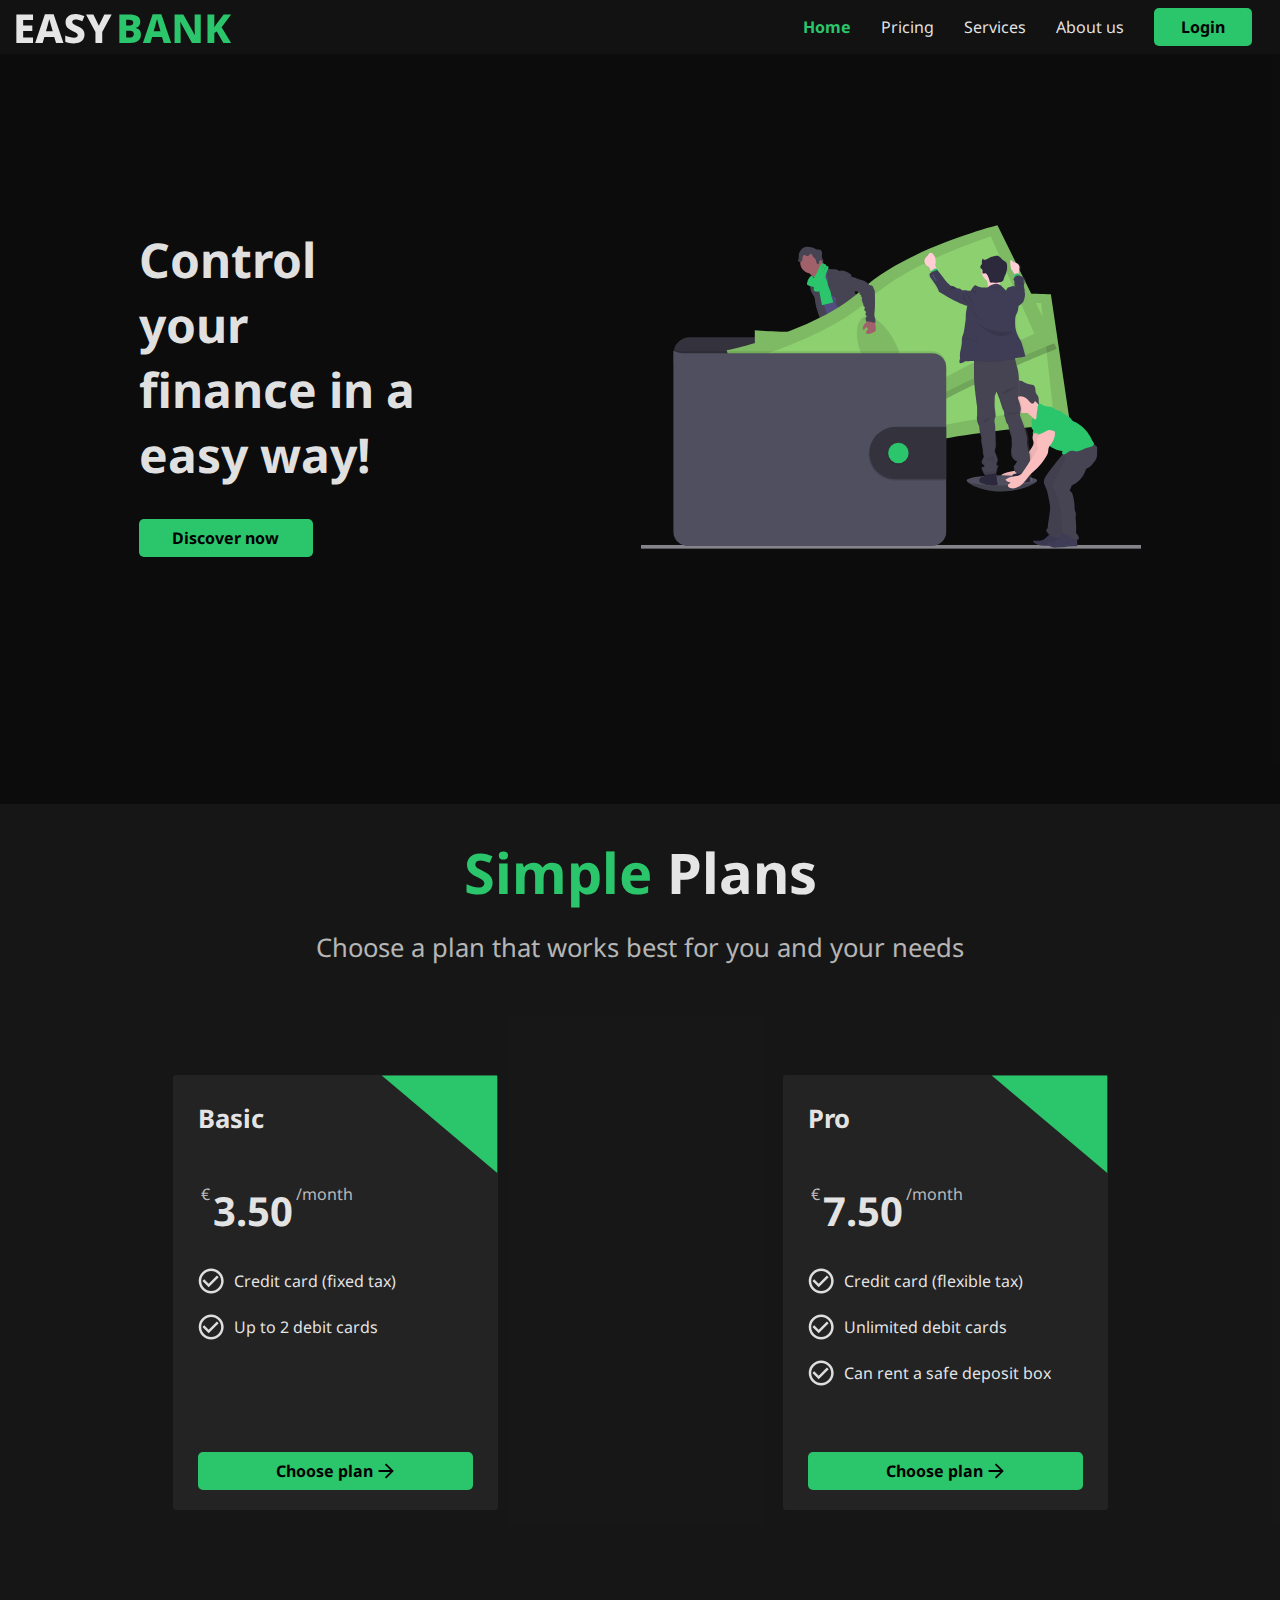
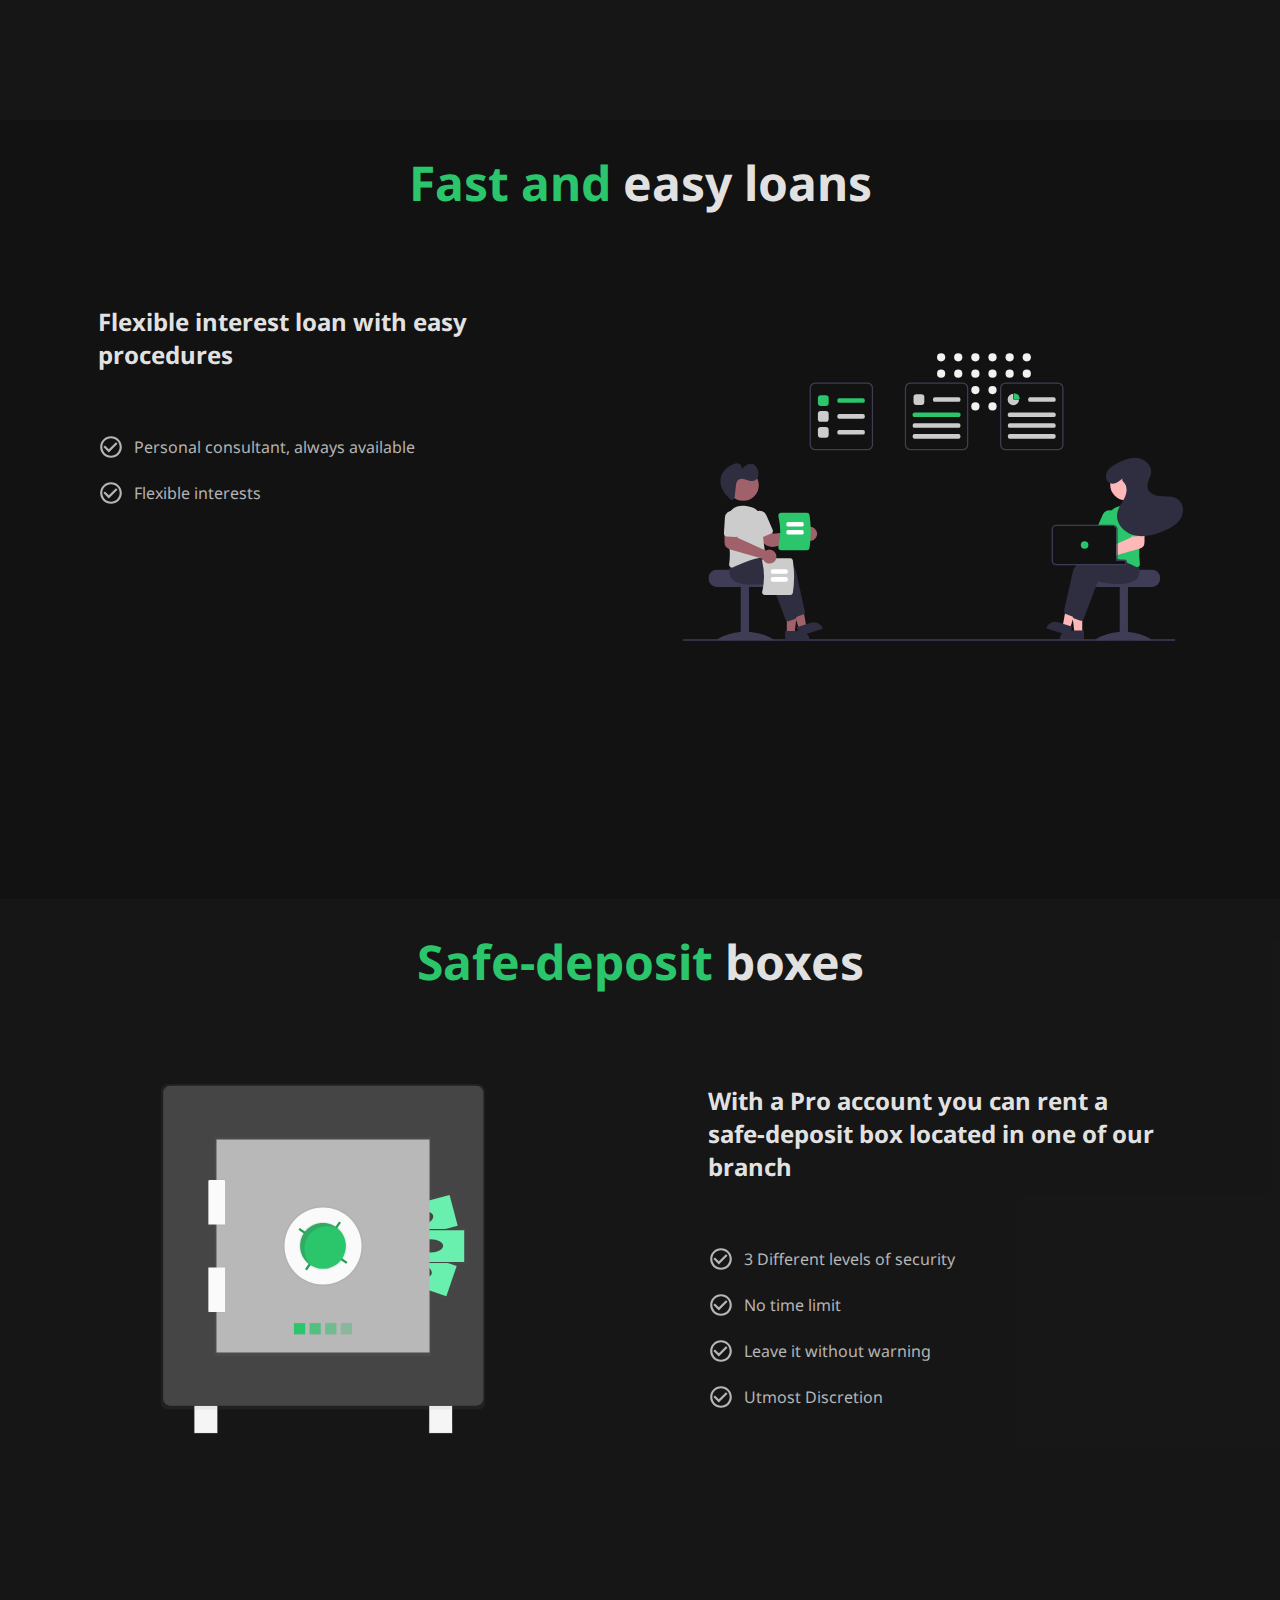
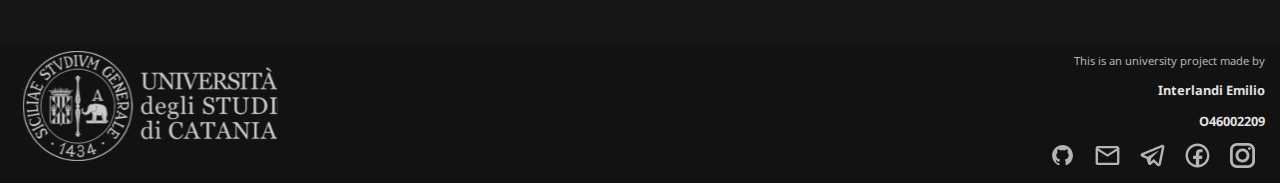
==== index.html @ 1537a137 "First Commit" ====
<html>

<head>
    <title>Easy Bank</title>
    <link rel="stylesheet" href="css/homePage.css">
    <meta name="viewport" content="width=device-width, initial-scale = 1.0, maximum-scale=1.0, user-scalable=no" />
    <link rel="apple-touch-icon" sizes="57x57" href="images/favicon//apple-icon-57x57.png">
    <link rel="apple-touch-icon" sizes="60x60" href="images/favicon//apple-icon-60x60.png">
    <link rel="apple-touch-icon" sizes="72x72" href="images/favicon//apple-icon-72x72.png">
    <link rel="apple-touch-icon" sizes="76x76" href="images/favicon//apple-icon-76x76.png">
    <link rel="apple-touch-icon" sizes="114x114" href="images/favicon//apple-icon-114x114.png">
    <link rel="apple-touch-icon" sizes="120x120" href="images/favicon//apple-icon-120x120.png">
    <link rel="apple-touch-icon" sizes="144x144" href="images/favicon//apple-icon-144x144.png">
    <link rel="apple-touch-icon" sizes="152x152" href="images/favicon//apple-icon-152x152.png">
    <link rel="apple-touch-icon" sizes="180x180" href="images/favicon//apple-icon-180x180.png">
    <link rel="icon" type="image/png" sizes="192x192" href="images/favicon//android-icon-192x192.png">
    <link rel="icon" type="image/png" sizes="32x32" href="images/favicon//favicon-32x32.png">
    <link rel="icon" type="image/png" sizes="96x96" href="images/favicon//favicon-96x96.png">
    <link rel="icon" type="image/png" sizes="16x16" href="images/favicon/favicon-16x16.png">
    <link href="https://fonts.googleapis.com/css2?family=Noto+Sans:wght@400;700&display=swap" rel="stylesheet">
</head>

<body>
    <nav>
        <img id="logo" src="images/logo.svg" alt="Website Logo">
        <img id="mobile-logo" src="images/mobile-logo.svg" alt="Website Logo">
        <div class="navigation">
            <img src="images/icons/menu.svg" alt="Mobile menu icon">
            <a href="#" class="active">Home</a>
            <a href="#">Pricing</a>
            <a href="#">Services</a>
            <a href="#">About us</a>
            <div class="button">Login</div>
        </div>
    </nav>
    <header>
        <div class="overlay"></div>
        <div class="h-container">
            <div>
                <h1>Control your finance in a easy way!</h1>
                <div id="discover" class="button">Discover now</div>
            </div>
            <img class="content-img" src="images/wallet.svg" alt="Wallet">
        </div>
    </header>

    <section class="snd-back">
        <div class="content">
            <div class="plans-main-text"><span class="active">Simple </span><span>Plans</span></div>
            <div class="plans-secondary-text"><span>Choose a plan that works best for you and your needs</span></div>
            <div class="container">
                <div class="plans-card">
                    <div class="card-header">
                        <p>Basic</p> <img src="images/triangle.svg" alt="Triangle">
                    </div>
                    <div class="price"><span class="tiny">€</span><span>3.50</span><span class="tiny">/month</span></div>
                    <ul>
                        <li><img src="images/icons/check.svg" alt="Check">Credit card (fixed tax)</li>
                        <li><img src="images/icons/check.svg" alt="Check">Up to 2 debit cards</li>
                    </ul>
                    <div class="button">Choose plan <img src="images/icons/arrow.svg" alt="Arrow"></div>
                </div>
                <div class="plans-card">
                    <div class="card-header">
                        <p>Pro</p> <img src="images/triangle.svg" alt="Triangle">
                    </div>
                    <div class="price"><span class="tiny">€</span><span>7.50</span><span class="tiny">/month</span></div>
                    <ul>
                        <li><img src="images/icons/check.svg" alt="Check">Credit card (flexible tax)</li>
                        <li><img src="images/icons/check.svg" alt="Check">Unlimited debit cards</li>
                        <li><img src="images/icons/check.svg" alt="Check">Can rent a safe deposit box</li>
                    </ul>
                    <div class="button">Choose plan <img src="images/icons/arrow.svg" alt="Arrow"></div>
                </div>
            </div>
        </div>
    </section>


    <section>
        <div class="content">
            <div class="title-text">
                <span class="active">Fast and</span><span> easy loans</span>
            </div>
            <div class="container">
                <div>
                    <h1>Flexible interest loan with easy procedures</h1>
                    <ul class="content-list">
                        <li><img src="images/icons/check-s.svg" alt="Check">Personal consultant, always available </li>
                        <li><img src="images/icons/check-s.svg" alt="Check">Flexible interests</li>
                    </ul>
                </div>
                <img class="content-img" src="images/undraw_Meeting_re_i53h.svg" alt="Meeting image">
            </div>
        </div>
    </section>
    <section class="snd-back">
        <div class="content">
            <div class="title-text">
                <span class="active">Safe-deposit</span><span> boxes</span>
            </div>
            <div class="container">
                <img id="vault" class="content-img" src="images/undraw_vault_9cmw.svg" alt="Vault image">
                <div>
                    <h1>With a Pro account you can rent a safe-deposit box located in one of our branch</h1>
                    <ul class="content-list">
                        <li><img src="images/icons/check-s.svg" alt="Check">3 Different levels of security</li>
                        <li><img src="images/icons/check-s.svg" alt="Check">No time limit</li>
                        <li><img src="images/icons/check-s.svg" alt="Check">Leave it without warning</li>
                        <li><img src="images/icons/check-s.svg" alt="Check">Utmost Discretion </li>
                    </ul>
                </div>
            </div>
        </div>
    </section>
    <footer>
        <div>
            <a href="https://www.unict.it/"><img src="images/uniLogo.svg" alt="University Logo"></a>
        </div>
        <div class="footer-text">
            <h2>This is an university project made by</h2>
            <h3>Interlandi Emilio</h3>
            <h3>O46002209</h3>
            <div class="footer-icons">
                <a href="https://github.com/Dasdar990"><img src="images/icons/github.svg" alt="Github Icon"></a>
                <a href="mailto:emilio.interlandi@gmail.com"><img src="images/icons/mail.svg" alt="Mail Icon"></a>
                <a href="https://t.me/taf991"><img src="images/icons/telegram.svg" alt="Telegram Icon"></a>
                <a href="https://www.facebook.com/emilio.interlandi"><img src="images/icons/facebook.svg" alt="Facebook Icon"></a>
                <a href="https://www.instagram.com/emilioint/"><img src="images/icons/instagram.svg" alt="Instagram Icon"></a>
            </div>
        </div>
    </footer>

</body>

</html>
---- css/homePage.css ----
/*Text Styles*/


/*@import url('https://fonts.googleapis.com/css2?family=Noto+Sans:ital,wght@0,400;1,700&display=swap');*/

html {
    overflow-x: hidden;
}

body {
    background: #121212;
    font-family: 'Noto Sans', sans-serif;
    font-weight: bold;
    font-size: 16px;
    color: rgba(255, 255, 255, 0.89);
    margin: 0;
    overflow-x: hidden;
}

h2 {
    font-size: 0.7rem;
    color: rgba(255, 255, 255, 0.69);
    font-weight: 400;
}

h3 {
    font-size: 0.8rem;
}

ul {
    list-style: none;
    padding: 0;
}

.container h1 {
    font-size: 1.5em;
    max-width: 450px;
}

a {
    text-decoration: none;
    color: rgba(255, 255, 255, 0.89);
    font-weight: 400;
}


/* NAVBAR*/

nav {
    position: fixed;
    user-select: none;
    -webkit-user-select: none;
    display: flex;
    justify-content: space-between;
    width: 100%;
    background: #121212;
}

.navigation {
    display: flex;
    align-items: center;
    padding-right: 1vw;
}

#logo {
    padding-left: 1vw;
    cursor: pointer;
}

#mobile-logo {
    display: none;
    padding-left: 1vw;
    cursor: pointer;
}

.navigation * {
    margin: 0 15px;
}

.navigation img {
    display: none;
    cursor: pointer;
}


/**/

.button {
    background: #2BC56B;
    border-radius: 5px;
    color: #000000;
    padding: 8px 27px;
    cursor: pointer;
    font-size: 16px;
    text-align: center;
}

.active {
    color: #2BC56B;
    font-weight: 700;
}


/*HEADER*/

header {
    padding-top: 60px;
    display: flex;
    background: url("images/pattern.svg") no-repeat;
    background-size: cover;
    position: relative;
    z-index: -1;
}

.overlay {
    top: 0;
    position: absolute;
    width: 100%;
    height: 100%;
    background: rgba(0, 0, 0, 0.3);
}

.h-container {
    display: flex;
    justify-content: space-around;
    margin: 0 auto;
    width: 100%;
    max-width: 1500px;
    font-size: 1.5em;
    padding: 15vh 30px 25vh 30px;
    z-index: 1;
}

.h-container h1 {
    max-width: 285px;
}

#discover {
    max-width: 120px;
}

.content-img {
    width: 40vw;
    height: 30vw;
    margin-top: auto;
    max-width: 500px;
    max-height: 400px;
    min-width: 400px;
    min-height: 300px;
}

#vault {
    max-width: 400px;
    max-height: 350px;
}


/*SECTIONS*/

section {
    display: flex;
    justify-content: center;
    width: 100%;
    padding-bottom: 20vh;
}

.snd-back {
    background: rgba(255, 255, 255, 0.02);
}

.content {
    display: flex;
    flex-direction: column;
    width: 100%;
    max-width: 1500px;
    padding: 30px;
}

.plans-main-text {
    text-align: center;
    font-size: 3.5em;
}

.plans-secondary-text {
    text-align: center;
    margin: 20px 0;
    font-weight: 400;
    font-size: 1.6em;
    color: rgba(255, 255, 255, 0.69);
}

.container {
    display: flex;
    justify-content: space-around;
    padding-top: 10vh;
}

.container h1 {
    margin: 0;
}


/*PRICING CARDS*/

.plans-card {
    display: flex;
    flex-direction: column;
    justify-content: center;
    width: 100%;
    max-width: 325px;
    height: 435px;
    background: rgba(255, 255, 255, 0.06);
    color: rgba(255, 255, 255, 0.89);
    border-radius: 3px;
}

.plans-card>* {
    margin: 5px 25px;
}

.card-header {
    display: flex;
    justify-content: space-between;
    font-size: 1.6em;
    margin-top: 0;
    margin-right: 0;
}

.price {
    display: flex;
    font-size: 2.5rem;
}

.tiny {
    font-size: 1rem;
    font-weight: 400;
    color: rgba(255, 255, 255, 0.69);
    margin: 0 3px auto 3px;
}

.plans-card>.button {
    margin-top: auto;
    margin-bottom: 20px;
    display: flex;
    justify-content: center;
    align-items: center;
}

.plans-card .button img {
    height: 16px;
    width: 16px;
    margin-left: 5px;
}

.plans-card>ul {
    padding-bottom: 40px;
    font-weight: 400;
}

li {
    display: flex;
    align-items: center;
    margin: 20px 0;
}

li>img {
    width: 26px;
    height: 26px;
    margin-right: 10px;
}

.title-text {
    text-align: center;
    font-size: 3em;
}

.content-list {
    padding-top: 3vh;
    color: rgba(255, 255, 255, 0.69);
    font-weight: 400;
}


/*FOOTER*/

footer {
    display: flex;
    justify-content: space-between;
    align-items: center;
    padding: 0 15px 15px 0;
}

footer img {
    width: 300px;
    height: 110px;
}

.footer-icons {
    display: flex;
    align-items: center;
    justify-content: flex-end;
}

.footer-text {
    text-align: right;
}

.footer-icons>a {
    margin: 0 10px;
}

.footer-icons img {
    width: 25px;
    height: 25px;
}


/*MEDIA QUERIES*/

@media screen and (max-width: 1000px) {
    .navigation a,
    .navigation .button {
        display: none;
    }
    .navigation img {
        display: flex;
        margin: 0;
    }
    body {
        font-size: 14px;
    }
    #vault {
        margin-bottom: auto;
        margin-top: 0;
    }
}

@media screen and (max-width: 770px) {
    body {
        font-size: 16px;
    }
    .h-container {
        padding: 2vh 0px 10vh 0px;
    }
    .h-container,
    .container {
        flex-direction: column;
        align-items: center;
    }
    .h-container>*,
    .container>* {
        margin-top: 15vw;
    }
    .content {
        font-size: 14px
    }
    #discover {
        max-width: 100%;
    }
}

@media screen and (max-width: 600px) {
    footer {
        flex-direction: column;
    }
    .footer-text {
        text-align: left;
        align-self: baseline;
        padding-left: 10px;
    }
    footer>div,
    .footer-icons {
        margin-top: 20px;
    }
    .footer-icons>a:first-child {
        margin-left: 0;
    }
    #logo {
        display: none;
    }
    #mobile-logo {
        display: flex;
        padding-left: 2vw;
    }
    .navigation img {
        padding-right: 2vw;
    }
    .content-img {
        min-width: 330px;
        min-height: 285px;
    }
}

@media screen and (max-width: 350px) {
    .title-text {
        font-size: 2.5rem;
    }
}
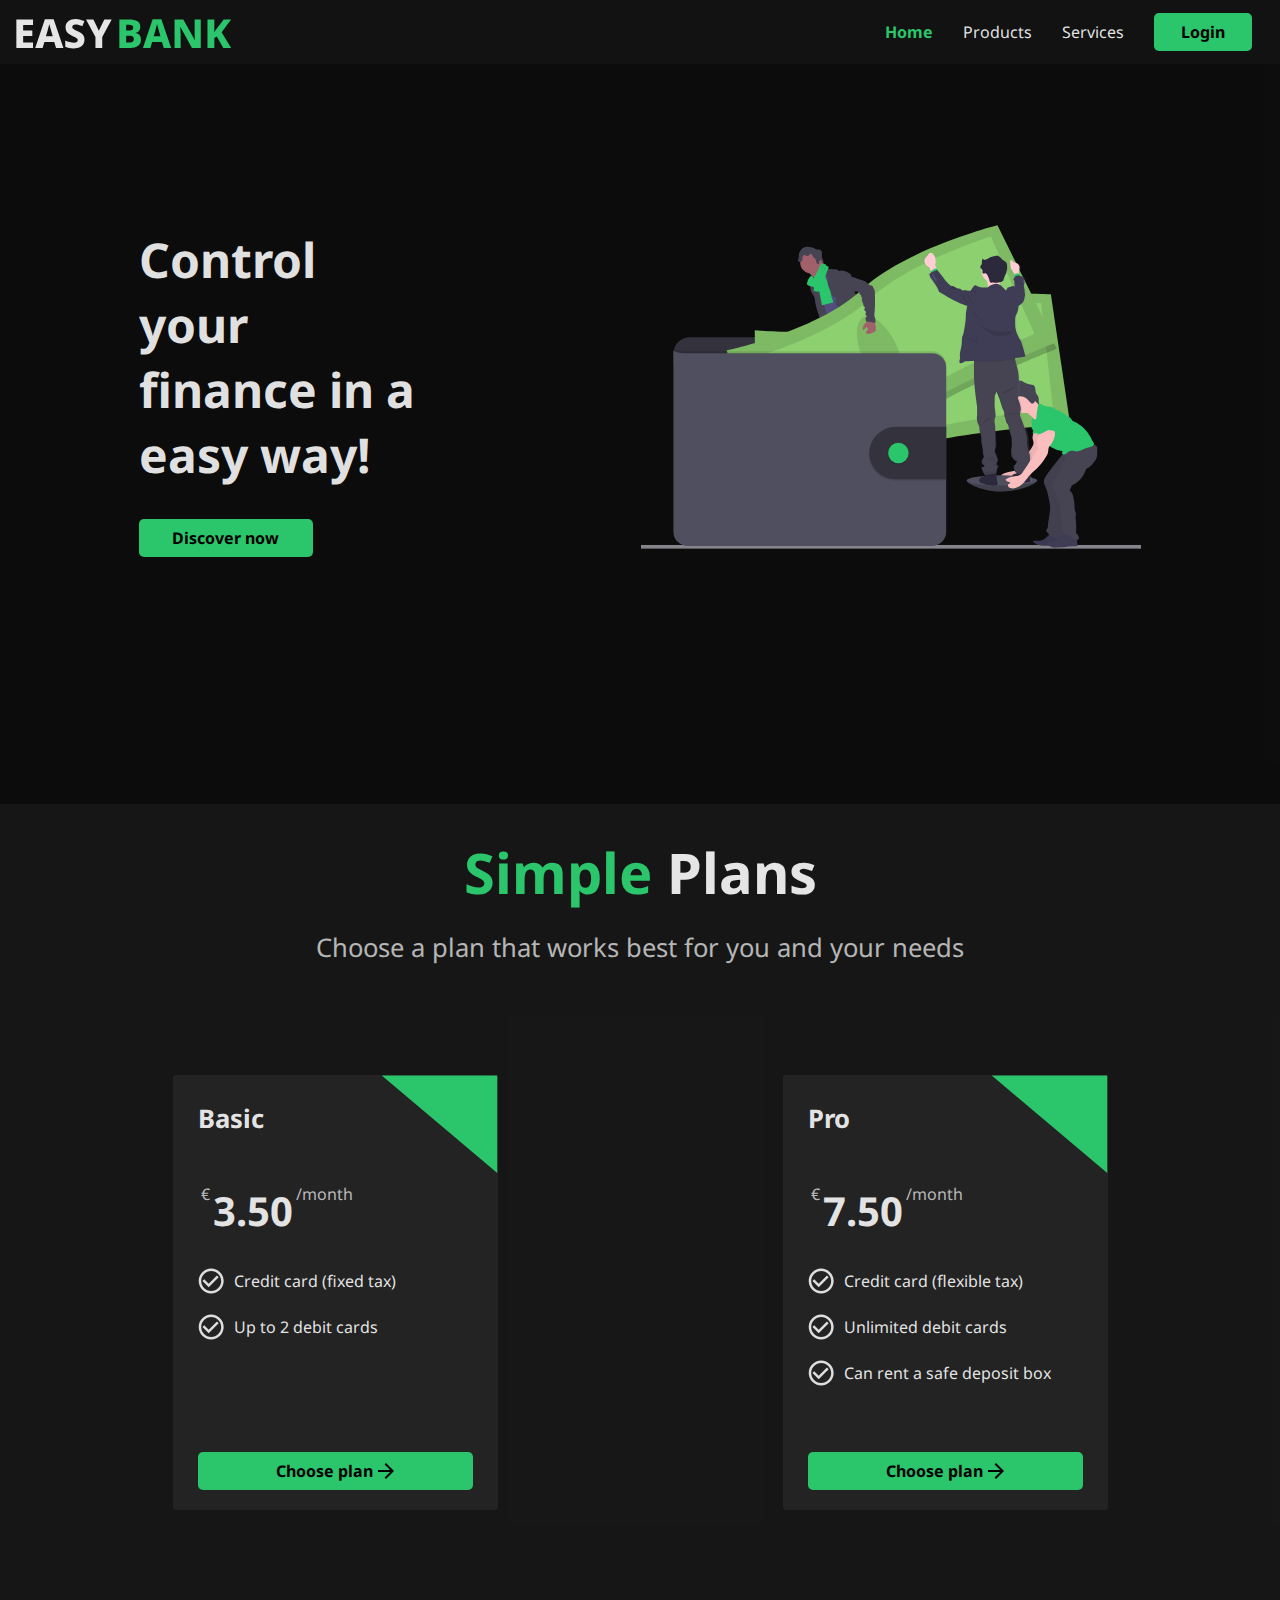
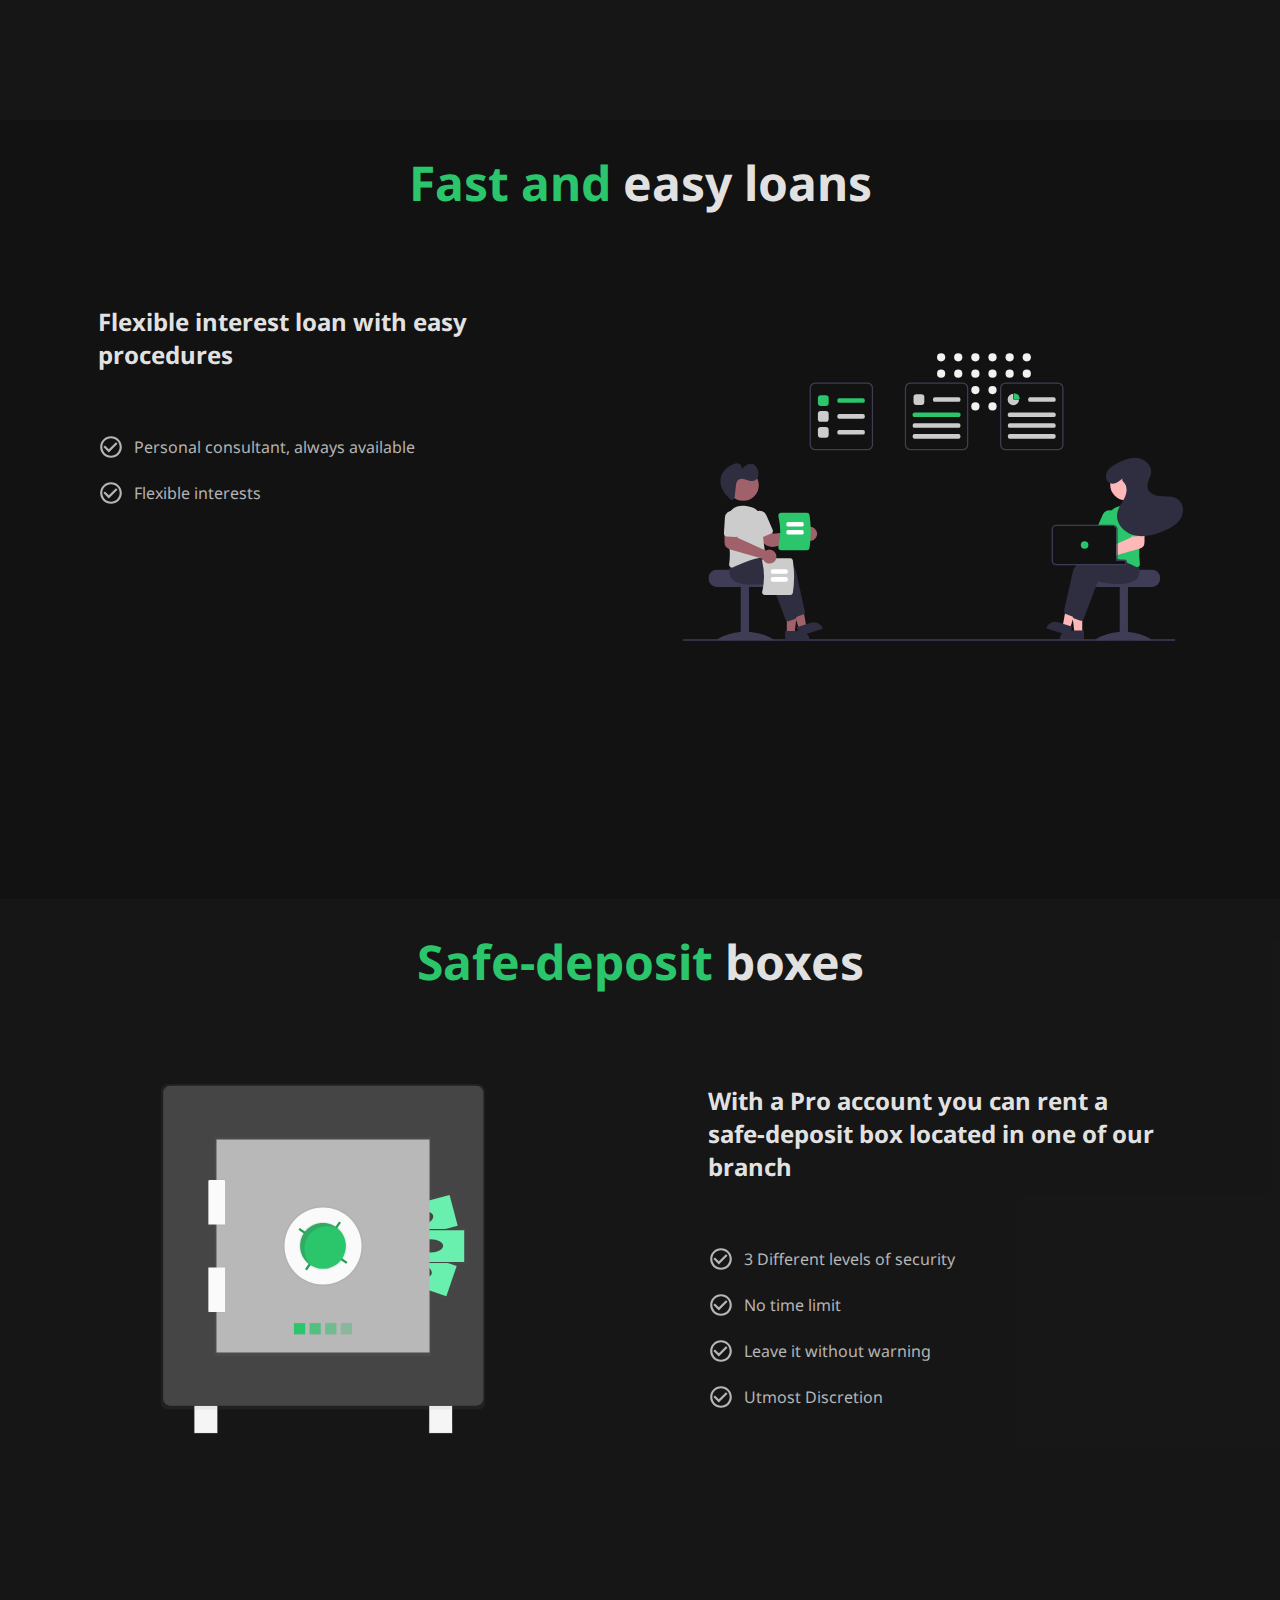
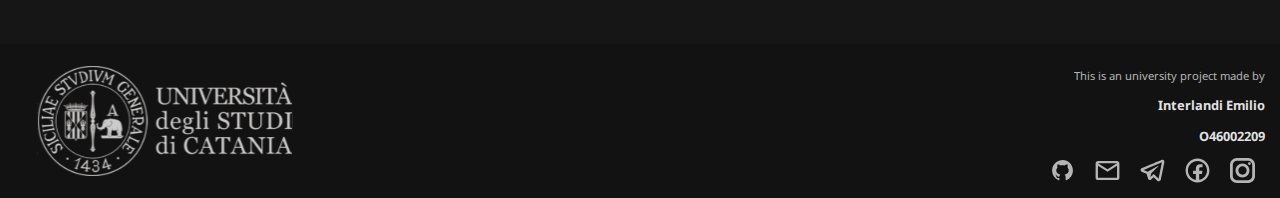
==== commit a606ff76: "Added some features to index" ====
--- a/index.html
+++ b/index.html
@@ -18,6 +18,7 @@
     <link rel="icon" type="image/png" sizes="96x96" href="images/favicon//favicon-96x96.png">
     <link rel="icon" type="image/png" sizes="16x16" href="images/favicon/favicon-16x16.png">
     <link href="https://fonts.googleapis.com/css2?family=Noto+Sans:wght@400;700&display=swap" rel="stylesheet">
+    <script src="js/index.js" defer></script>
 </head>
 
 <body>
@@ -25,15 +26,24 @@
         <img id="logo" src="images/logo.svg" alt="Website Logo">
         <img id="mobile-logo" src="images/mobile-logo.svg" alt="Website Logo">
         <div class="navigation">
-            <img src="images/icons/menu.svg" alt="Mobile menu icon">
-            <a href="#" class="active">Home</a>
-            <a href="#">Pricing</a>
-            <a href="#">Services</a>
-            <a href="#">About us</a>
+            <img id="menu-button" src="images/icons/burger.svg" alt="Mobile menu icon">
+            <a href="#home" data-active='true'>Home</a>
+            <a href="#pricing" data-active='false'>Products</a>
+            <a href="#services" data-active='false'>Services</a>
+
             <div class="button">Login</div>
         </div>
     </nav>
-    <header>
+    <div class="mobile-menu" data-active="false">
+        <div class="mobile-menu-items">
+            <a href="#home" data-active='true'>Home</a>
+            <a href="#pricing" data-active='false'>Products</a>
+            <a href="#services" data-active='false'>Services</a>
+
+        </div>
+        <div class="button">Login</div>
+    </div>
+    <header id="home">
         <div class="overlay"></div>
         <div class="h-container">
             <div>
@@ -44,7 +54,7 @@
         </div>
     </header>
 
-    <section class="snd-back">
+    <section class="snd-back" id="pricing">
         <div class="content">
             <div class="plans-main-text"><span class="active">Simple </span><span>Plans</span></div>
             <div class="plans-secondary-text"><span>Choose a plan that works best for you and your needs</span></div>
@@ -77,7 +87,7 @@
     </section>
 
 
-    <section>
+    <section id="services">
         <div class="content">
             <div class="title-text">
                 <span class="active">Fast and</span><span> easy loans</span>
@@ -113,7 +123,7 @@
             </div>
         </div>
     </section>
-    <footer>
+    <footer id="about">
         <div>
             <a href="https://www.unict.it/"><img src="images/uniLogo.svg" alt="University Logo"></a>
         </div>
--- a/css/homePage.css
+++ b/css/homePage.css
@@ -4,7 +4,15 @@
 /*@import url('https://fonts.googleapis.com/css2?family=Noto+Sans:ital,wght@0,400;1,700&display=swap');*/
 
 html {
-    overflow-x: hidden;
+    scroll-behavior: smooth;
+}
+
+body[data-overflow="hidden"] {
+    overflow-y: hidden;
+}
+
+body[data-overflow="auto"] {
+    overflow-y: auto;
 }
 
 body {
@@ -43,6 +51,11 @@
     font-weight: 400;
 }
 
+.active {
+    color: #2BC56B;
+    font-weight: 700;
+}
+
 
 /* NAVBAR*/
 
@@ -54,6 +67,7 @@
     justify-content: space-between;
     width: 100%;
     background: #121212;
+    padding: 5px 0;
 }
 
 .navigation {
@@ -95,18 +109,13 @@
     text-align: center;
 }
 
-.active {
-    color: #2BC56B;
-    font-weight: 700;
-}
-
 
 /*HEADER*/
 
 header {
     padding-top: 60px;
     display: flex;
-    background: url("images/pattern.svg") no-repeat;
+    /*background: url("images/pattern.svg") no-repeat;*/
     background-size: cover;
     position: relative;
     z-index: -1;
@@ -287,7 +296,7 @@
     display: flex;
     justify-content: space-between;
     align-items: center;
-    padding: 0 15px 15px 0;
+    padding: 15px;
 }
 
 footer img {
@@ -312,6 +321,59 @@
 .footer-icons img {
     width: 25px;
     height: 25px;
+}
+
+
+/*MOBILE MENU*/
+
+.mobile-menu {
+    position: absolute;
+    flex-flow: column;
+    justify-content: space-between;
+    background: #121212;
+    top: 60px;
+    height: calc(100vh - 60px);
+    width: 100%;
+    font-size: 30px;
+    font-weight: 500;
+}
+
+.mobile-menu[data-active='true'] {
+    display: flex;
+}
+
+.mobile-menu[data-active='false'] {
+    display: none;
+}
+
+.mobile-menu-items {
+    margin-top: 80px;
+}
+
+.mobile-menu-items a {
+    margin: 15px 0;
+    padding-left: 5vw;
+    color: rgba(255, 255, 255, 0.69);
+}
+
+a[data-active="true"] {
+    color: #2BC56B;
+    font-weight: 700;
+}
+
+.mobile-menu-items {
+    display: flex;
+    flex-direction: column;
+}
+
+.mobile-menu .button {
+    margin: 0 auto 30px auto;
+    width: 70%;
+}
+
+#menu-button {
+    width: 18px;
+    height: 18px;
 }
 
 
@@ -380,7 +442,7 @@
     }
     #mobile-logo {
         display: flex;
-        padding-left: 2vw;
+        padding-left: 5vw;
     }
     .navigation img {
         padding-right: 2vw;
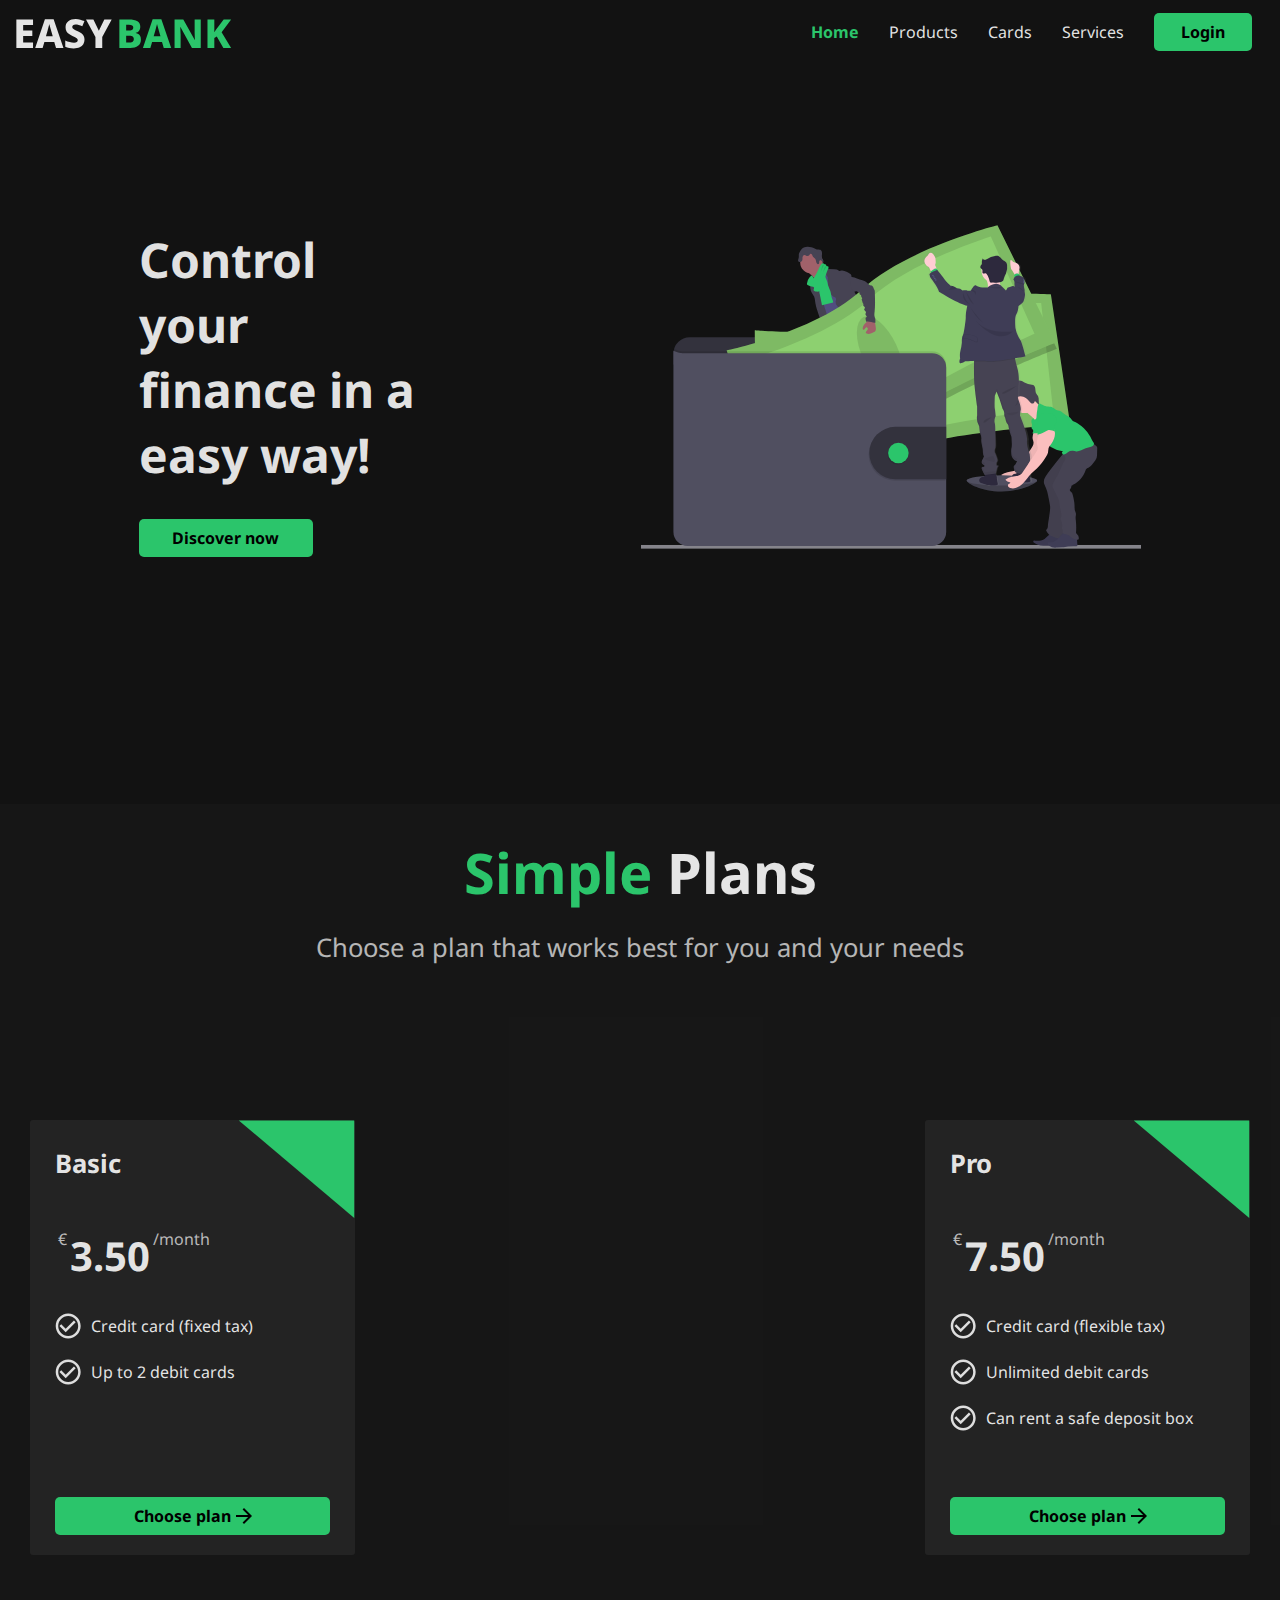
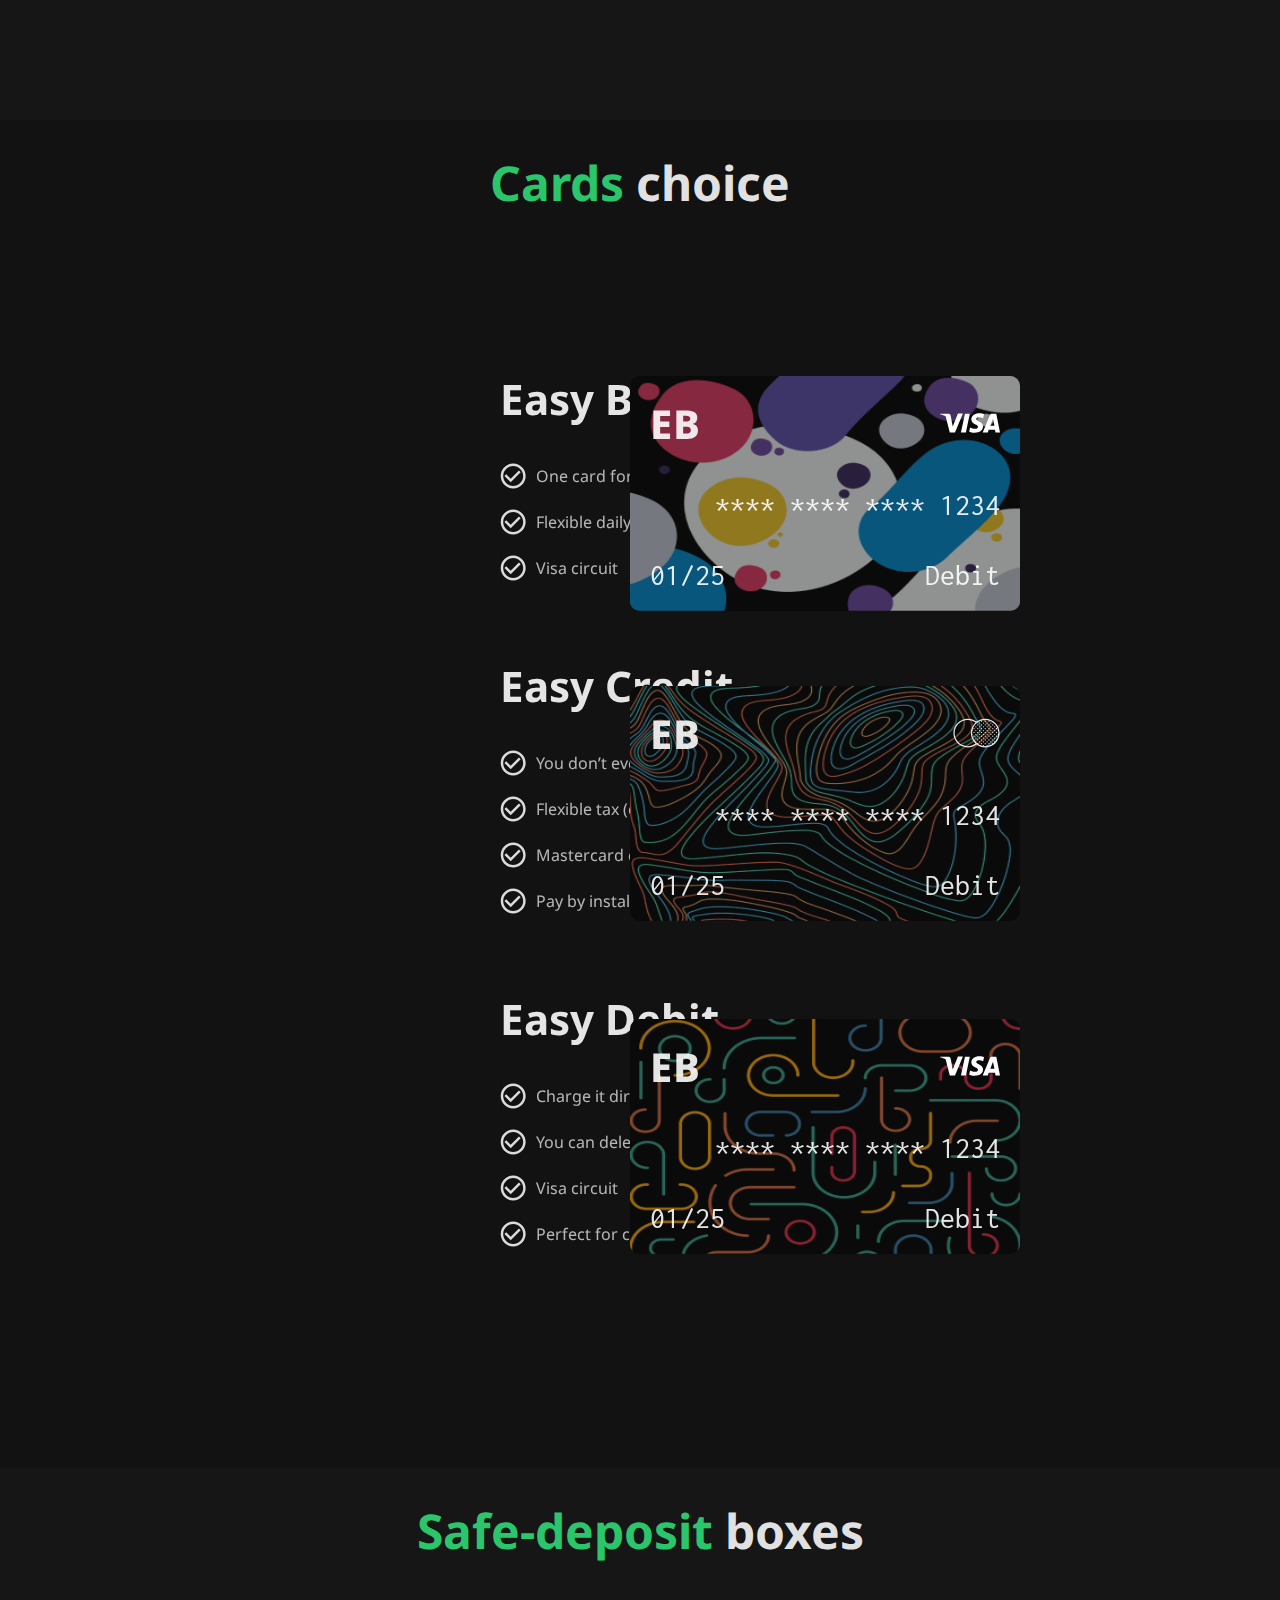
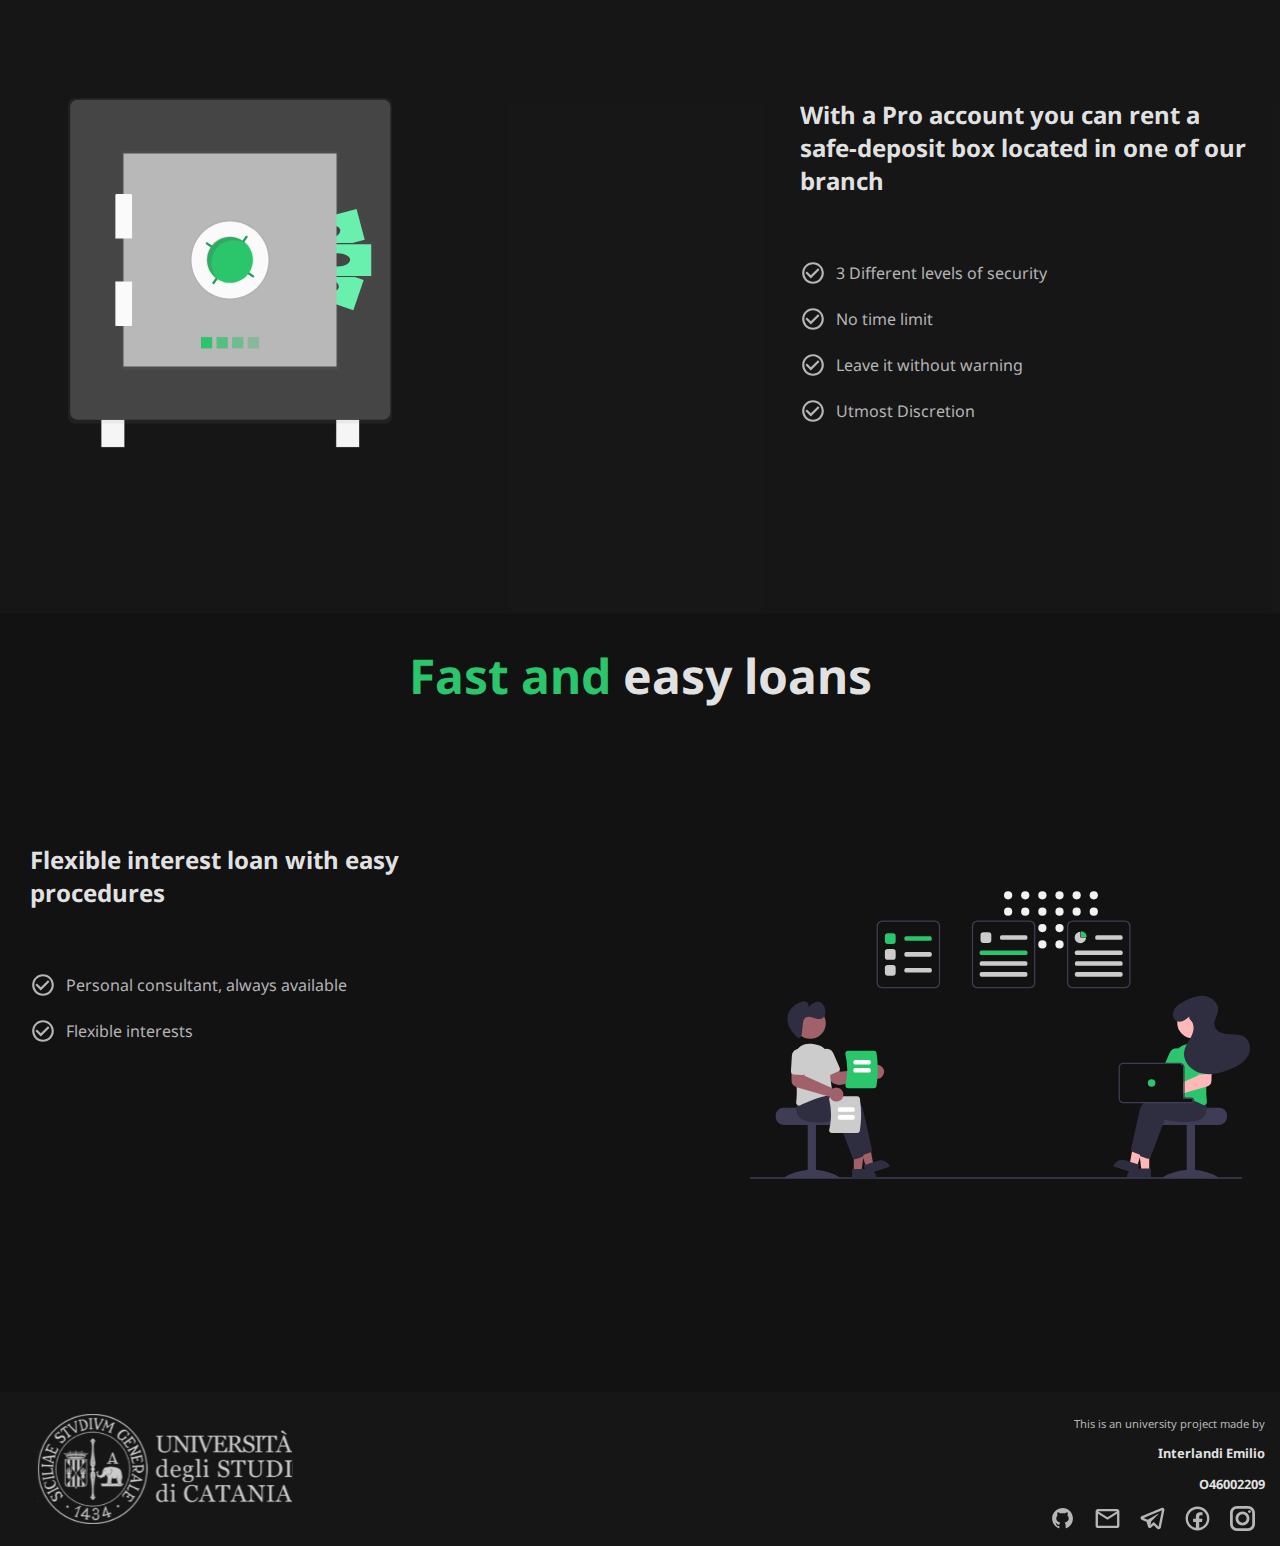
==== commit 04899419: "Added Cards section in homepage" ====
--- a/index.html
+++ b/index.html
@@ -3,6 +3,7 @@
 <head>
     <title>Easy Bank</title>
     <link rel="stylesheet" href="css/homePage.css">
+    <link rel="stylesheet" href="css/index_animations.css">
     <meta name="viewport" content="width=device-width, initial-scale = 1.0, maximum-scale=1.0, user-scalable=no" />
     <link rel="apple-touch-icon" sizes="57x57" href="images/favicon//apple-icon-57x57.png">
     <link rel="apple-touch-icon" sizes="60x60" href="images/favicon//apple-icon-60x60.png">
@@ -18,6 +19,7 @@
     <link rel="icon" type="image/png" sizes="96x96" href="images/favicon//favicon-96x96.png">
     <link rel="icon" type="image/png" sizes="16x16" href="images/favicon/favicon-16x16.png">
     <link href="https://fonts.googleapis.com/css2?family=Noto+Sans:wght@400;700&display=swap" rel="stylesheet">
+    <link href="https://fonts.googleapis.com/css2?family=Inconsolata&family=Noto+Sans+KR:wght@400;500;700&display=swap" rel="stylesheet">
     <script src="js/index.js" defer></script>
 </head>
 
@@ -29,8 +31,8 @@
             <img id="menu-button" src="images/icons/burger.svg" alt="Mobile menu icon">
             <a href="#home" data-active='true'>Home</a>
             <a href="#pricing" data-active='false'>Products</a>
+            <a href="#cards" data-active='false'>Cards</a>
             <a href="#services" data-active='false'>Services</a>
-
             <div class="button">Login</div>
         </div>
     </nav>
@@ -38,13 +40,12 @@
         <div class="mobile-menu-items">
             <a href="#home" data-active='true'>Home</a>
             <a href="#pricing" data-active='false'>Products</a>
+            <a href="#cards" data-active='false'>Cards</a>
             <a href="#services" data-active='false'>Services</a>
-
         </div>
         <div class="button">Login</div>
     </div>
     <header id="home">
-        <div class="overlay"></div>
         <div class="h-container">
             <div>
                 <h1>Control your finance in a easy way!</h1>
@@ -85,26 +86,94 @@
             </div>
         </div>
     </section>
-
-
-    <section id="services">
+    <section id="cards">
         <div class="content">
             <div class="title-text">
-                <span class="active">Fast and</span><span> easy loans</span>
-            </div>
-            <div class="container">
-                <div>
-                    <h1>Flexible interest loan with easy procedures</h1>
-                    <ul class="content-list">
-                        <li><img src="images/icons/check-s.svg" alt="Check">Personal consultant, always available </li>
-                        <li><img src="images/icons/check-s.svg" alt="Check">Flexible interests</li>
-                    </ul>
-                </div>
-                <img class="content-img" src="images/undraw_Meeting_re_i53h.svg" alt="Meeting image">
-            </div>
-        </div>
-    </section>
-    <section class="snd-back">
+                <span class="active">Cards</span><span> choice</span>
+            </div>
+            <div class="container">
+                <div class="card-row">
+                    <div class="cc">
+                        <img class="pattern" src="images/pattern1.png" alt="Pattern">
+                        <div class="overlay"></div>
+                        <div class="row">
+                            <img src="images/icons/logo_card.svg" alt="Bank logo">
+                            <img src="images/icons/visa.svg" alt="Bank logo">
+                        </div>
+                        <div class="row number">
+                            <span>**** **** **** 1234</span>
+                        </div>
+                        <div class="row">
+                            <span>01/25</span>
+                            <span>Debit</span>
+                        </div>
+                    </div>
+                    <div class="text-container">
+                        <h1>Easy Bancomat</h1>
+                        <ul>
+                            <li><img src="images/icons/check.svg" alt="Check">One card for every account owner</li>
+                            <li><img src="images/icons/check.svg" alt="Check">Flexible daily and monthly spending amount</li>
+                            <li><img src="images/icons/check.svg" alt="Check">Visa circuit</li>
+                        </ul>
+                    </div>
+                </div>
+                <div class="card-row">
+                    <div class="cc">
+                        <img class="pattern" src="images/pattern2.png" alt="Pattern">
+                        <div class="overlay"></div>
+                        <div class="row">
+                            <img src="images/icons/logo_card.svg" alt="Bank logo">
+                            <img src="images/icons/mastercard.svg" alt="Bank logo">
+                        </div>
+                        <div class="row number">
+                            <span>**** **** **** 1234</span>
+                        </div>
+                        <div class="row">
+                            <span>01/25</span>
+                            <span>Debit</span>
+                        </div>
+                    </div>
+                    <div class="text-container">
+                        <h1>Easy Credit</h1>
+                        <ul>
+                            <li><img src="images/icons/check.svg" alt="Check">You don’t ever have to worry for a payment</li>
+                            <li><img src="images/icons/check.svg" alt="Check">Flexible tax (depending on account type)</li>
+                            <li><img src="images/icons/check.svg" alt="Check">Mastercard circuit</li>
+                            <li><img src="images/icons/check.svg" alt="Check">Pay by installments</li>
+                        </ul>
+                    </div>
+                </div>
+                <div class="card-row">
+                    <div class="cc">
+                        <img class="pattern" src="images/pattern3.png" alt="Pattern">
+                        <div class="overlay"></div>
+                        <div class="row">
+                            <img src="images/icons/logo_card.svg" alt="Bank logo">
+                            <img src="images/icons/visa.svg" alt="Bank logo">
+                        </div>
+                        <div class="row number">
+                            <span>**** **** **** 1234</span>
+                        </div>
+                        <div class="row">
+                            <span>01/25</span>
+                            <span>Debit</span>
+                        </div>
+                    </div>
+                    <div class="text-container">
+                        <h1>Easy Debit</h1>
+                        <ul>
+                            <li><img src="images/icons/check.svg" alt="Check">Charge it directly from your account</li>
+                            <li><img src="images/icons/check.svg" alt="Check">You can delete it whenever you want</li>
+                            <li><img src="images/icons/check.svg" alt="Check">Visa circuit</li>
+                            <li><img src="images/icons/check.svg" alt="Check">Perfect for children</li>
+                        </ul>
+                    </div>
+                </div>
+            </div>
+        </div>
+    </section>
+
+    <section class="snd-back" id="services">
         <div class="content">
             <div class="title-text">
                 <span class="active">Safe-deposit</span><span> boxes</span>
@@ -123,6 +192,24 @@
             </div>
         </div>
     </section>
+    <section>
+        <div class="content">
+            <div class="title-text">
+                <span class="active">Fast and</span><span> easy loans</span>
+            </div>
+            <div class="container">
+                <div>
+                    <h1>Flexible interest loan with easy procedures</h1>
+                    <ul class="content-list">
+                        <li><img src="images/icons/check-s.svg" alt="Check">Personal consultant, always available </li>
+                        <li><img src="images/icons/check-s.svg" alt="Check">Flexible interests</li>
+                    </ul>
+                </div>
+                <img class="content-img" src="images/undraw_Meeting_re_i53h.svg" alt="Meeting image">
+            </div>
+        </div>
+    </section>
+
     <footer id="about">
         <div>
             <a href="https://www.unict.it/"><img src="images/uniLogo.svg" alt="University Logo"></a>
--- a/css/homePage.css
+++ b/css/homePage.css
@@ -170,7 +170,6 @@
     display: flex;
     justify-content: center;
     width: 100%;
-    padding-bottom: 20vh;
 }
 
 .snd-back {
@@ -200,8 +199,8 @@
 
 .container {
     display: flex;
-    justify-content: space-around;
-    padding-top: 10vh;
+    justify-content: space-between;
+    padding: 15vh 0;
 }
 
 .container h1 {
@@ -290,6 +289,97 @@
 }
 
 
+/*CREDIT CARDS SECTION*/
+
+#cards .container {
+    flex-direction: column;
+}
+
+.card-row {
+    position: relative;
+    display: flex;
+    align-items: center;
+    padding: 20px 0;
+}
+
+.cc {
+    position: relative;
+    display: flex;
+    flex-direction: column;
+    justify-content: space-between;
+    align-items: flex-end;
+    width: 350px;
+    height: 195px;
+    border-radius: 20px;
+    background: #121212;
+    padding: 20px;
+    font-size: 30px;
+    color: rgba(255, 255, 255, 0.89);
+    font-family: "Inconsolata", monospace;
+    user-select: none;
+    margin: 0 80px 0 0;
+    z-index: 0;
+    border-radius: 10px;
+    font-weight: 400;
+    animation: move 2s 1s both;
+    transform: translate(600px, 0);
+}
+
+.pattern {
+    position: absolute;
+    background-size: cover;
+    background-repeat: no-repeat;
+    top: 0;
+    left: 0;
+    width: 100%;
+    height: 100%;
+    border-radius: inherit;
+    z-index: 1;
+}
+
+.overlay {
+    position: absolute;
+    background-color: rgba(0, 0, 0, 0.4);
+    width: 100%;
+    height: 100%;
+    top: 0;
+    left: 0px;
+    border-radius: inherit;
+    z-index: 2;
+}
+
+.row {
+    width: 100%;
+    display: flex;
+    justify-content: space-between;
+    z-index: 5;
+}
+
+.row.number {
+    justify-content: flex-end;
+}
+
+.card-row .text-container {
+    display: flex;
+    flex-direction: column;
+}
+
+.card-row .text-container h1 {
+    font-size: 42px;
+}
+
+#cards li {
+    color: rgba(255, 255, 255, 0.69);
+    font-weight: 400;
+}
+
+.span-container img {
+    height: 26px;
+    width: 26px;
+    margin-right: 10px;
+}
+
+
 /*FOOTER*/
 
 footer {
@@ -297,6 +387,7 @@
     justify-content: space-between;
     align-items: center;
     padding: 15px;
+    background: rgba(255, 255, 255, 0.02);
 }
 
 footer img {
--- a/css/index_animations.css
+++ b/css/index_animations.css
@@ -0,0 +1,12 @@
+@keyframes move {
+    0% {
+        transform: translate(5000px, 0);
+        opacity: 0;
+    }
+    70% {
+        opacity: 1;
+    }
+    100% {
+        transform: translate(0, 0);
+    }
+}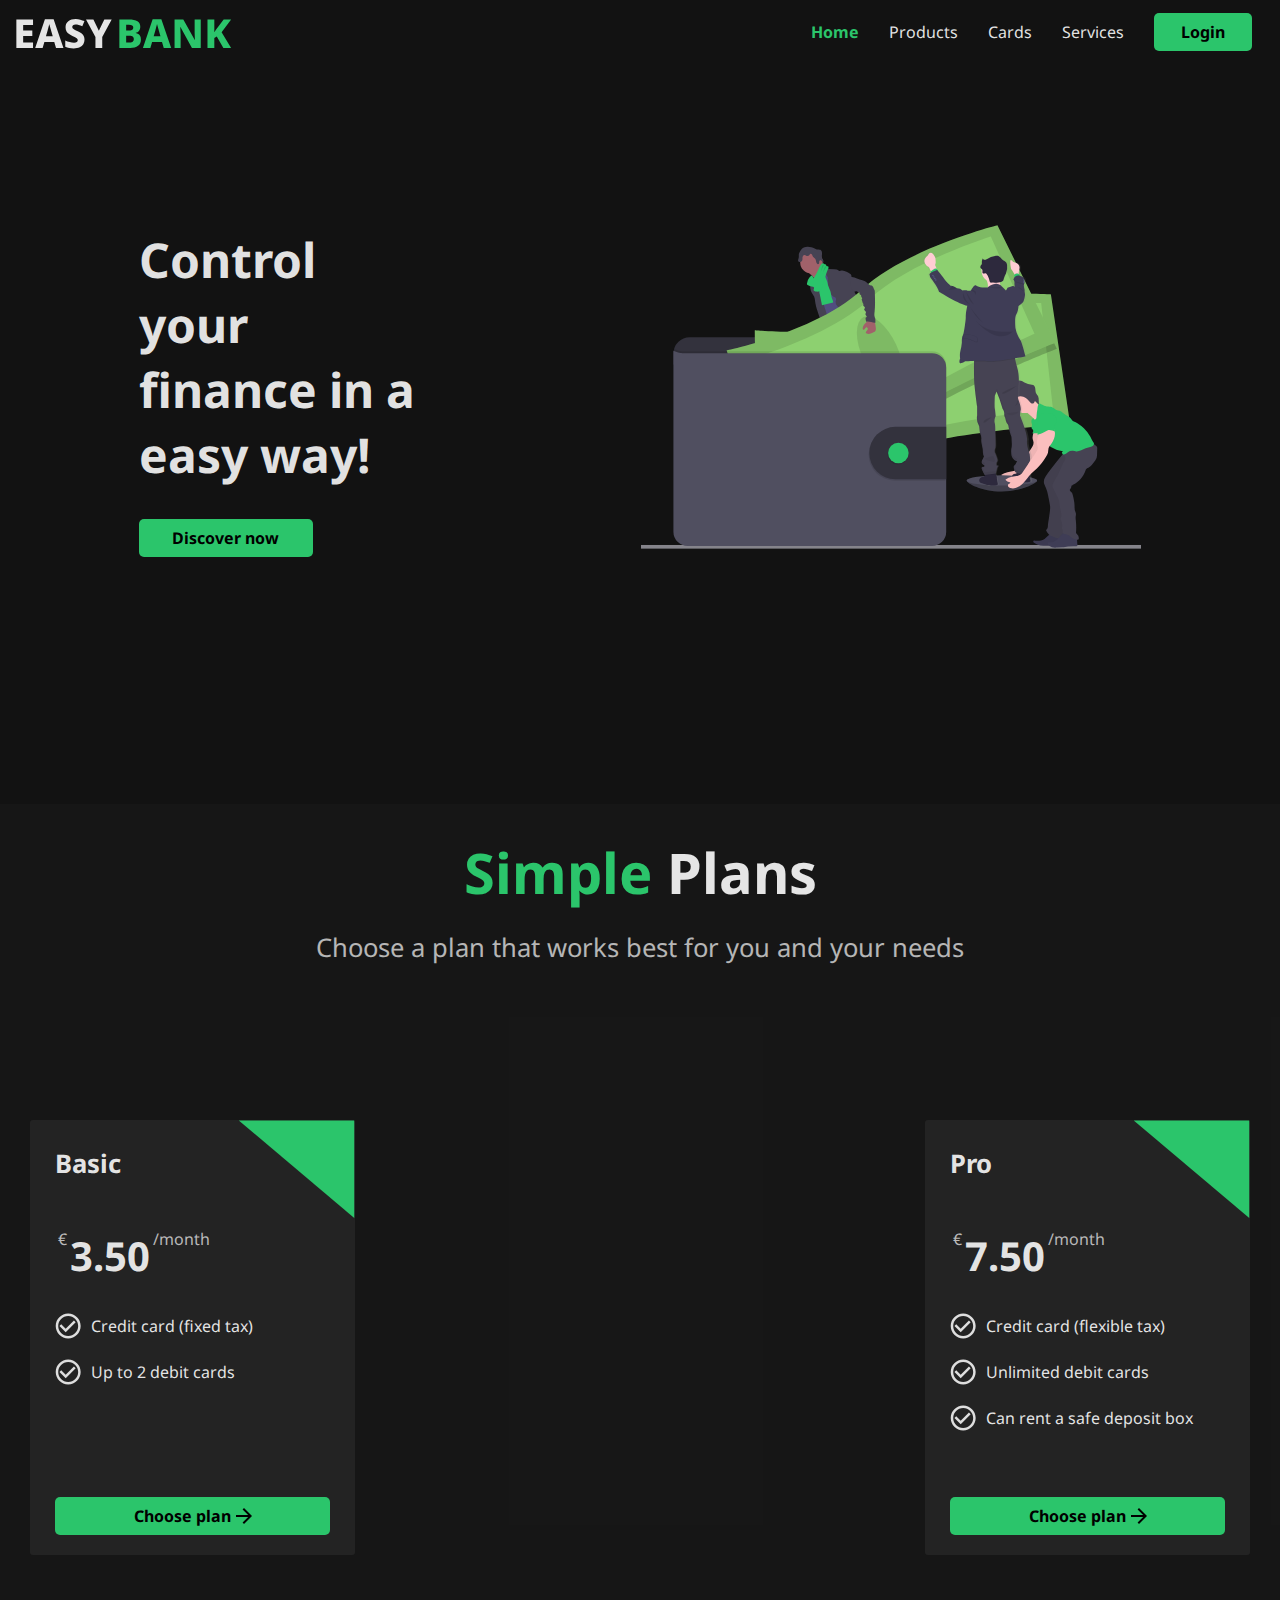
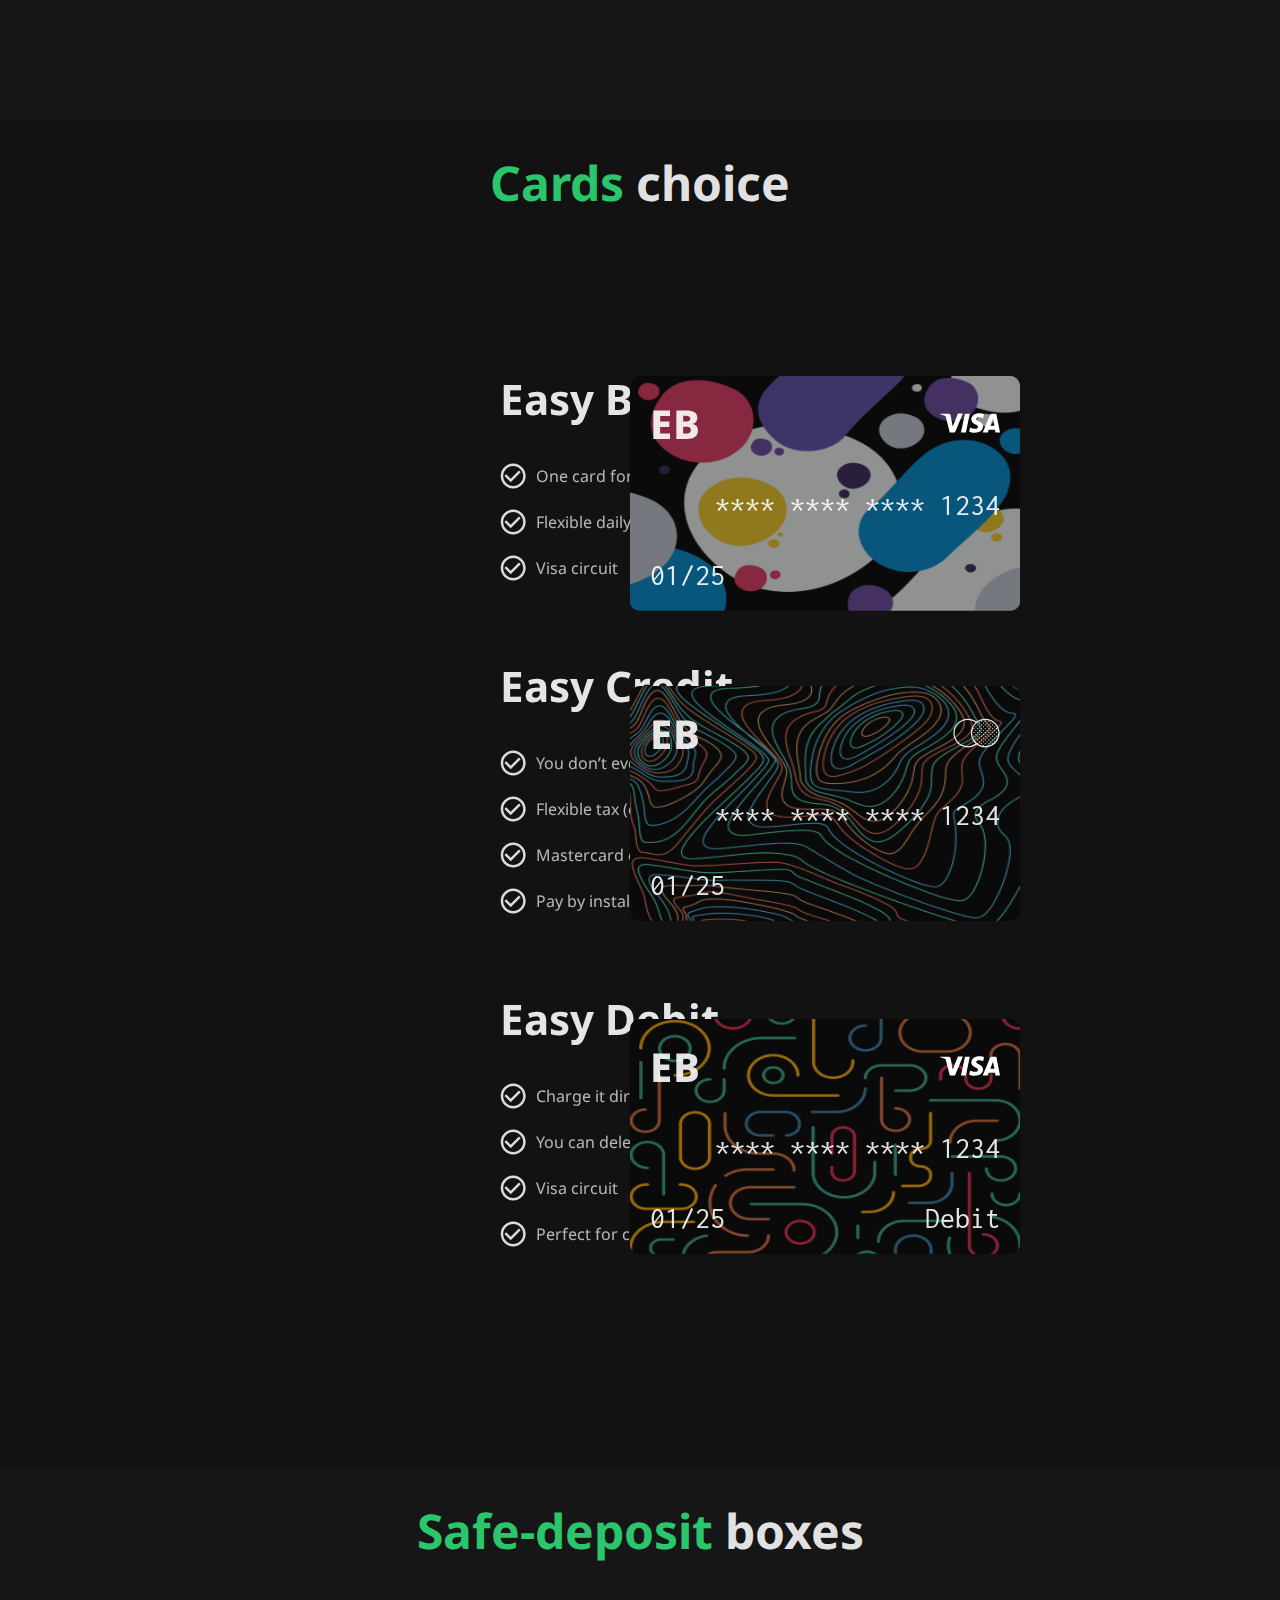
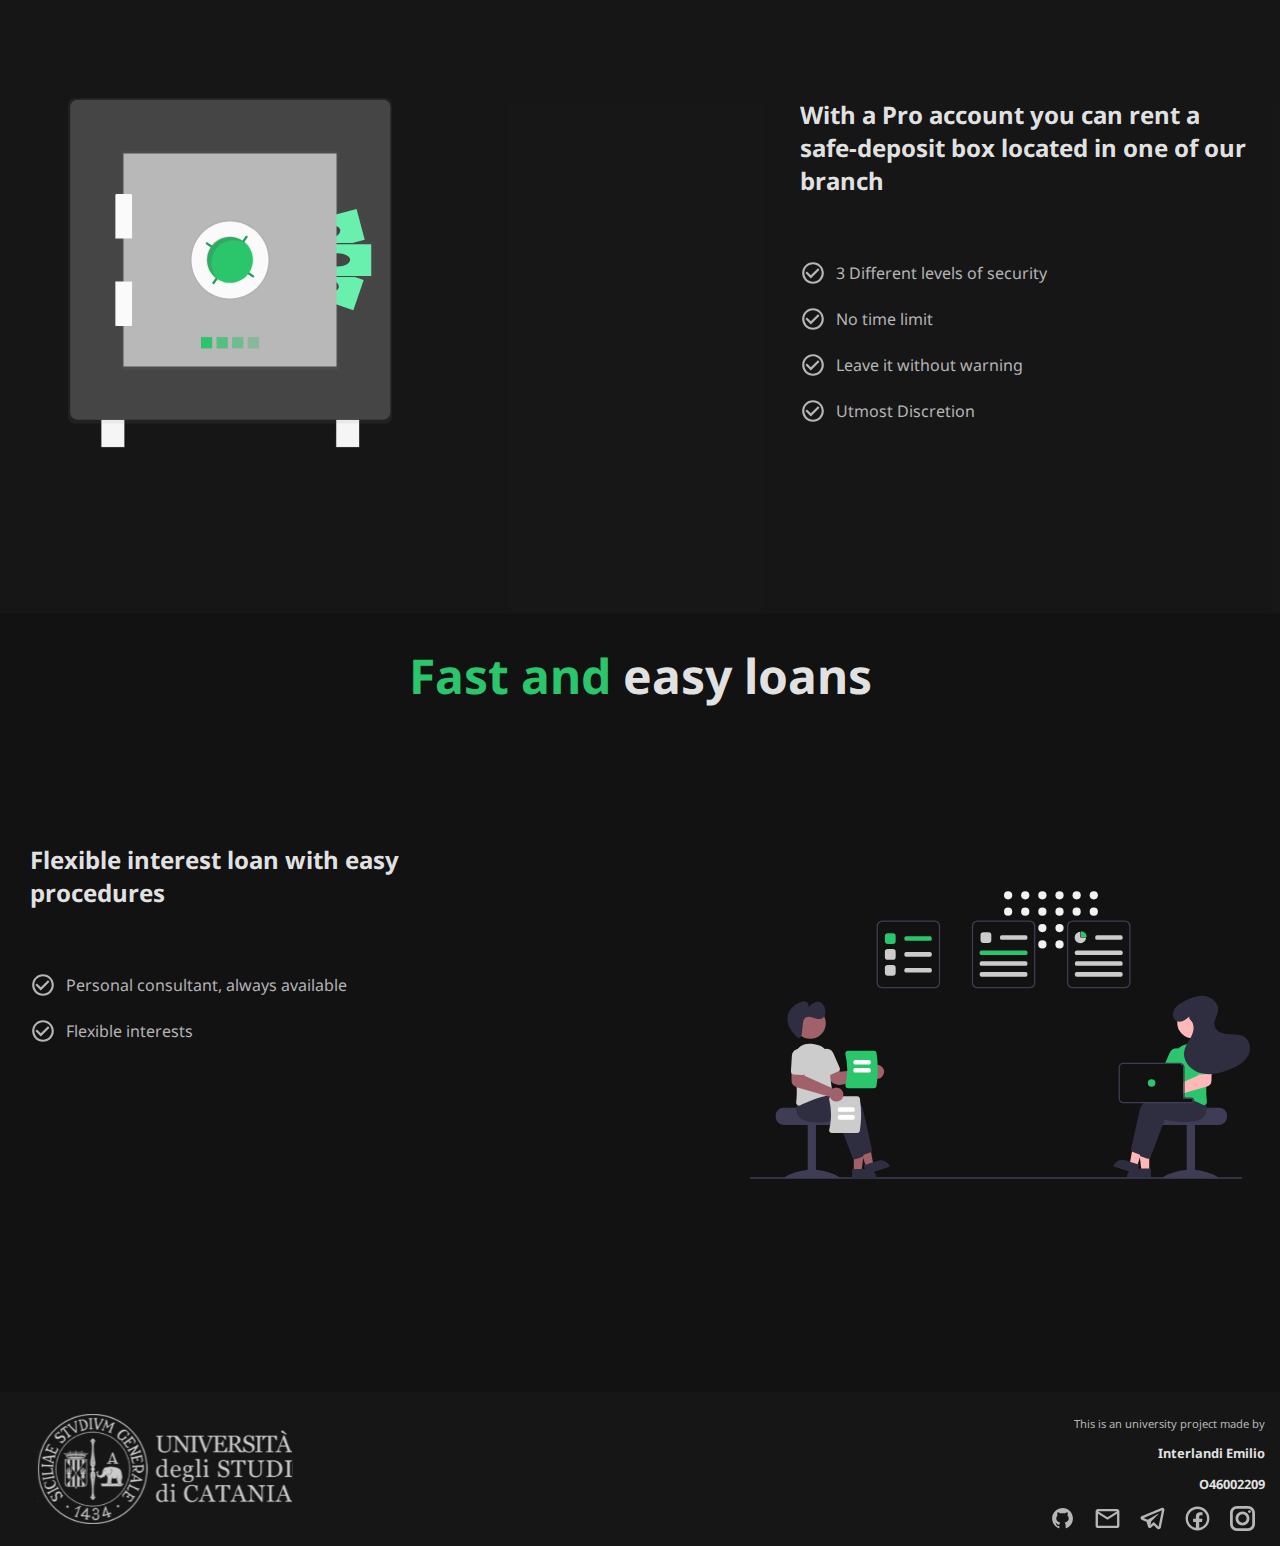
==== commit ec28c182: "Bug fixed" ====
--- a/index.html
+++ b/index.html
@@ -105,7 +105,6 @@
                         </div>
                         <div class="row">
                             <span>01/25</span>
-                            <span>Debit</span>
                         </div>
                     </div>
                     <div class="text-container">
@@ -130,7 +129,6 @@
                         </div>
                         <div class="row">
                             <span>01/25</span>
-                            <span>Debit</span>
                         </div>
                     </div>
                     <div class="text-container">
